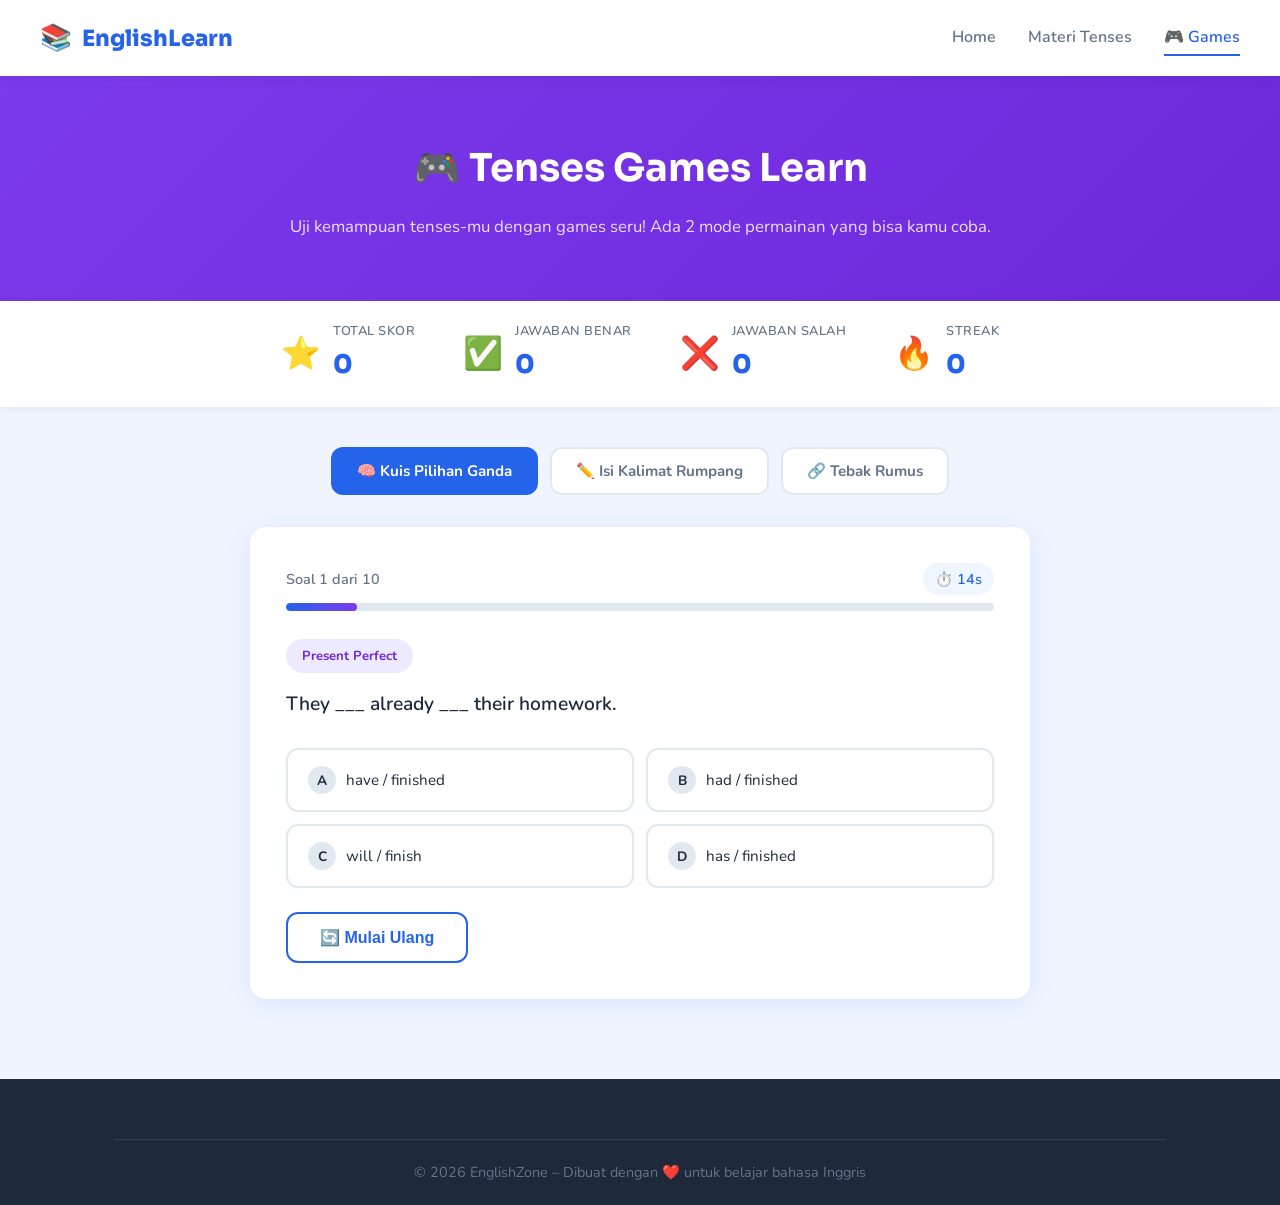
==== games/game.html @ 2b7020f6 "first commit" ====
<!DOCTYPE html>
<html lang="id">
<head>
  <meta charset="UTF-8"/>
  <meta name="viewport" content="width=device-width, initial-scale=1.0"/>
  <title>Games – EnglishZone</title>
  <link href="https://fonts.googleapis.com/css2?family=Sora:wght@400;600;700;800&family=Nunito:wght@400;500;600;700&display=swap" rel="stylesheet"/>
  <link rel="stylesheet" href="../css/style.css"/>
  <link rel="stylesheet" href="../css/game.css"/>
</head>
<body>

  <!-- NAVBAR -->
  <nav class="navbar">
    <div class="nav-brand">
      <span class="logo-icon">📚</span>
      <span class="logo-text">EnglishLearn</span>
    </div>
    <ul class="nav-links">
      <li><a href="../index.html">Home</a></li>
      <li><a href="../pages/tenses.html">Materi Tenses</a></li>
      <li><a href="game.html" class="active">🎮 Games</a></li>
    </ul>
    <button class="hamburger" onclick="toggleMenu()">☰</button>
  </nav>

  <!-- HEADER GAMES -->
  <div class="game-header">
    <h1>🎮 Tenses Games Learn</h1>
    <p>Uji kemampuan tenses-mu dengan games seru! Ada 2 mode permainan yang bisa kamu coba.</p>
  </div>

  <!-- AREA SKOR dan PROGRES -->
  <div class="score-bar">
    <div class="container">
      <div class="score-items">
        <div class="score-item">
          <span class="score-icon">⭐</span>
          <div>
            <div class="score-label">Total Skor</div>
            <div class="score-value" id="total-score">0</div>
          </div>
        </div>
        <div class="score-item">
          <span class="score-icon">✅</span>
          <div>
            <div class="score-label">Jawaban Benar</div>
            <div class="score-value" id="correct-count">0</div>
          </div>
        </div>
        <div class="score-item">
          <span class="score-icon">❌</span>
          <div>
            <div class="score-label">Jawaban Salah</div>
            <div class="score-value" id="wrong-count">0</div>
          </div>
        </div>
        <div class="score-item">
          <span class="score-icon">🔥</span>
          <div>
            <div class="score-label">Streak</div>
            <div class="score-value" id="streak-count">0</div>
          </div>
        </div>
      </div>
    </div>
  </div>

  <!-- PILIHAN GAME -->
  <div class="container">

    <!-- TAB SELECTOR: pilih mode game -->
    <div class="game-tabs">
      <button class="tab-btn active" onclick="switchTab('quiz')">🧠 Kuis Pilihan Ganda</button>
      <button class="tab-btn" onclick="switchTab('fillblank')">✏️ Isi Kalimat Rumpang</button>
      <button class="tab-btn" onclick="switchTab('match')">🔗 Tebak Rumus</button>
    </div>

    <!-- ================================================================
         GAME 1: KUIS PILIHAN GANDA
         ================================================================ -->
    <div id="game-quiz" class="game-panel active">
      <div class="game-box">
        <!-- Progress bar di atas soal -->
        <div class="progress-area">
          <div class="progress-info">
            <span id="quiz-progress-text">Soal 1 dari 10</span>
            <span id="quiz-timer" class="timer">⏱️ 15s</span>
          </div>
          <div class="progress-bar">
            <div class="progress-fill" id="quiz-progress-bar" style="width:10%"></div>
          </div>
        </div>

        <!-- Tampilan soal -->
        <div class="question-area">
          <div class="question-badge" id="quiz-category">Simple Present</div>
          <p class="question-text" id="quiz-question">Loading...</p>
        </div>

        <!-- Pilihan jawaban -->
        <div class="options-grid" id="quiz-options">
          <!-- Diisi oleh JavaScript -->
        </div>

        <!-- Feedback setelah menjawab -->
        <div class="feedback-box" id="quiz-feedback" style="display:none;">
          <div class="feedback-icon" id="feedback-icon">✅</div>
          <div>
            <div class="feedback-title" id="feedback-title">Benar!</div>
            <div class="feedback-text" id="feedback-text"></div>
          </div>
        </div>

        <!-- Tombol aksi -->
        <div class="game-actions">
          <button class="btn btn-primary" id="quiz-next-btn" onclick="nextQuizQuestion()" style="display:none;">
            Soal Berikutnya →
          </button>
          <button class="btn btn-secondary" onclick="resetQuiz()">🔄 Mulai Ulang</button>
        </div>

      </div>
    </div>

    <!-- ================================================================
         GAME 2: ISI KALIMAT RUMPANG
         ================================================================ -->
    <div id="game-fillblank" class="game-panel">
      <div class="game-box">
        <div class="progress-area">
          <div class="progress-info">
            <span id="fill-progress-text">Soal 1 dari 10</span>
          </div>
          <div class="progress-bar">
            <div class="progress-fill" id="fill-progress-bar" style="width:10%"></div>
          </div>
        </div>

        <div class="question-area">
          <div class="question-badge" id="fill-category">Simple Past</div>
          <p class="fill-instruction">Lengkapi kalimat di bawah ini dengan bentuk kata kerja yang tepat:</p>
          <!-- Kalimat dengan blank akan muncul di sini -->
          <p class="fill-sentence" id="fill-sentence">Loading...</p>
        </div>

        <!-- Input jawaban -->
        <div class="fill-input-area">
          <input
            type="text"
            id="fill-answer"
            class="fill-input"
            placeholder="Ketik jawabanmu di sini..."
            onkeypress="if(event.key==='Enter') checkFillAnswer()"
          />
          <button class="btn btn-primary" onclick="checkFillAnswer()">Cek Jawaban ✓</button>
        </div>

        <!-- Hint (petunjuk) -->
        <div class="hint-area">
          <button class="hint-btn" onclick="showHint()">💡 Tampilkan Petunjuk</button>
          <p class="hint-text" id="hint-text" style="display:none;"></p>
        </div>

        <!-- Feedback -->
        <div class="feedback-box" id="fill-feedback" style="display:none;">
          <div class="feedback-icon" id="fill-feedback-icon">✅</div>
          <div>
            <div class="feedback-title" id="fill-feedback-title">Benar!</div>
            <div class="feedback-text" id="fill-feedback-text"></div>
          </div>
        </div>

        <div class="game-actions">
          <button class="btn btn-primary" id="fill-next-btn" onclick="nextFillQuestion()" style="display:none;">
            Soal Berikutnya →
          </button>
          <button class="btn btn-secondary" onclick="resetFill()">🔄 Mulai Ulang</button>
        </div>

      </div>
    </div>

    <!-- ================================================================
         GAME 3: TEBAK RUMUS
         ================================================================ -->
    <div id="game-match" class="game-panel">
      <div class="game-box">
        <h3 class="match-title">🔗 Cocokkan Tenses dengan Rumusnya!</h3>
        <p class="match-subtitle">Pilih tenses di kiri, lalu pilih rumus yang sesuai di kanan.</p>
        <div class="match-score-info">Skor sesi ini: <strong id="match-score">0</strong></div>

        <div class="match-area" id="match-area">
          <!-- Diisi oleh JavaScript -->
        </div>

        <div class="game-actions" style="margin-top:20px;">
          <button class="btn btn-primary" onclick="generateMatchGame()">🔄 Soal Baru</button>
        </div>

      </div>
    </div>

    <!-- PANEL HASIL AKHIR (muncul saat semua soal selesai) -->
    <div id="result-panel" style="display:none;" class="game-box result-panel">
      <div class="result-emoji" id="result-emoji">🎉</div>
      <h2 id="result-title">Luar Biasa!</h2>
      <p id="result-message">Kamu berhasil menyelesaikan semua soal!</p>
      <div class="result-score-display">
        <div class="result-stat">
          <span id="result-correct">0</span>
          <small>Benar</small>
        </div>
        <div class="result-stat">
          <span id="result-wrong">0</span>
          <small>Salah</small>
        </div>
        <div class="result-stat">
          <span id="result-pct">0%</span>
          <small>Akurasi</small>
        </div>
      </div>
      <div class="game-actions" style="justify-content:center;">
        <button class="btn btn-primary" onclick="resetQuiz()">🔄 Main Lagi</button>
        <a href="../pages/tenses.html" class="btn btn-secondary">📖 Belajar Lagi</a>
      </div>
    </div>

  </div><!-- end .container -->

  <footer class="footer" style="margin-top:80px;">
    <div class="container">
      <div class="footer-bottom">
        <p>© 2026 EnglishZone – Dibuat dengan ❤️ untuk belajar bahasa Inggris</p>
      </div>
    </div>
  </footer>

  <!-- JavaScript untuk logika game -->
  <script src="../js/main.js"></script>
  <script src="../js/game.js"></script>
</body>
</html>
---- css/style.css ----
/* ============================================================
   style.css — CSS Utama untuk Website EnglishZone
   
   Cara kerja CSS ini:
   - Kita pakai "CSS Variables" (--nama-variabel) di :root agar
     warna dan ukuran bisa diubah dari satu tempat saja.
   - Setiap bagian diberi komentar agar mudah dicari.
   ============================================================ */

/* ---- VARIABEL GLOBAL (Palet Warna & Ukuran) ---- */
:root {
  --primary:       #2563eb;   /* Biru utama */
  --primary-dark:  #1d4ed8;   /* Biru gelap untuk hover */
  --secondary:     #f59e0b;   /* Kuning/oranye aksen */
  --success:       #10b981;   /* Hijau */
  --danger:        #ef4444;   /* Merah */
  --bg:            #f0f4ff;   /* Latar belakang halaman */
  --bg-card:       #ffffff;   /* Warna kartu */
  --text:          #1e293b;   /* Teks gelap */
  --text-muted:    #64748b;   /* Teks abu-abu */
  --border:        #e2e8f0;   /* Warna garis border */
  --shadow:        0 4px 24px rgba(37,99,235,0.10);
  --radius:        16px;
  --font-head:     'Sora', sans-serif;
  --font-body:     'Nunito', sans-serif;
}

/* ---- RESET & BASE ---- */
*, *::before, *::after {
  box-sizing: border-box;
  margin: 0;
  padding: 0;
}

html { scroll-behavior: smooth; }  /* Scroll halus saat klik link anchor */

body {
  font-family: var(--font-body);
  background: var(--bg);
  color: var(--text);
  line-height: 1.7;
  overflow-x: hidden;
}

a {
  color: var(--primary);
  text-decoration: none;
  transition: color 0.2s;
}
a:hover { color: var(--primary-dark); }

/* ---- CONTAINER: pembungkus konten agar tidak terlalu lebar ---- */
.container {
  max-width: 1100px;
  margin: 0 auto;
  padding: 0 24px;
}

/* ============================================================
   NAVBAR
   ============================================================ */
.navbar {
  display: flex;
  align-items: center;
  justify-content: space-between;
  padding: 16px 40px;
  background: #fff;
  box-shadow: 0 2px 12px rgba(0,0,0,0.07);
  position: sticky;      /* Navbar tetap di atas saat scroll */
  top: 0;
  z-index: 100;
}

.nav-brand {
  display: flex;
  align-items: center;
  gap: 10px;
  font-family: var(--font-head);
  font-size: 1.4rem;
  font-weight: 800;
  color: var(--primary);
}

.logo-icon { font-size: 1.6rem; }

/* Daftar link navigasi */
.nav-links {
  list-style: none;
  display: flex;
  gap: 32px;
}

.nav-links a {
  font-weight: 600;
  color: var(--text-muted);
  padding: 6px 0;
  border-bottom: 2px solid transparent;
  transition: all 0.2s;
}

/* Link yang sedang aktif / di-hover */
.nav-links a:hover,
.nav-links a.active {
  color: var(--primary);
  border-bottom-color: var(--primary);
}

/* Tombol hamburger (hanya muncul di layar kecil / mobile) */
.hamburger {
  display: none;
  background: none;
  border: none;
  font-size: 1.6rem;
  cursor: pointer;
  color: var(--primary);
}

/* ============================================================
   HERO SECTION
   ============================================================ */
.hero {
  min-height: 88vh;
  display: flex;
  align-items: center;
  justify-content: space-between;
  gap: 40px;
  padding: 80px 60px;
  background: linear-gradient(135deg, #dbeafe 0%, #f0f4ff 50%, #fef3c7 100%);
  position: relative;
  overflow: hidden;
}

/* Lingkaran dekoratif di background */
.hero::before {
  content: '';
  position: absolute;
  width: 400px; height: 400px;
  border-radius: 50%;
  background: rgba(37,99,235,0.07);
  top: -100px; right: -100px;
}

.hero-content {
  max-width: 560px;
  z-index: 1;
}

/* Badge kecil di atas judul */
.hero-badge {
  display: inline-block;
  background: #dbeafe;
  color: var(--primary);
  padding: 8px 18px;
  border-radius: 99px;
  font-size: 0.9rem;
  font-weight: 700;
  margin-bottom: 20px;
}

.hero-title {
  font-family: var(--font-head);
  font-size: 3.2rem;
  font-weight: 800;
  line-height: 1.15;
  margin-bottom: 20px;
  color: var(--text);
}

/* Kata yang diberi warna berbeda */
.hero-title .highlight {
  color: var(--primary);
  background: linear-gradient(135deg, #2563eb, #7c3aed);
  -webkit-background-clip: text;
  -webkit-text-fill-color: transparent;
}

.hero-subtitle {
  font-size: 1.1rem;
  color: var(--text-muted);
  margin-bottom: 36px;
}

/* Kelompok tombol CTA */
.hero-buttons {
  display: flex;
  gap: 16px;
  flex-wrap: wrap;
}

/* ---- TOMBOL ---- */
.btn {
  display: inline-block;
  padding: 14px 32px;
  border-radius: 12px;
  font-weight: 700;
  font-size: 1rem;
  cursor: pointer;
  transition: all 0.2s;
  border: none;
  text-align: center;
}

.btn-primary {
  background: var(--primary);
  color: #fff;
  box-shadow: 0 4px 18px rgba(37,99,235,0.30);
}
.btn-primary:hover {
  background: var(--primary-dark);
  color: #fff;
  transform: translateY(-2px);
  box-shadow: 0 6px 24px rgba(37,99,235,0.40);
}

.btn-secondary {
  background: #fff;
  color: var(--primary);
  border: 2px solid var(--primary);
}
.btn-secondary:hover {
  background: var(--primary);
  color: #fff;
  transform: translateY(-2px);
}

/* ---- ILUSTRASI HERO (kartu mengambang) ---- */
.hero-illustration {
  position: relative;
  width: 380px;
  height: 340px;
  flex-shrink: 0;
}

/* Kartu-kartu kecil yang terlihat mengambang */
.floating-card {
  position: absolute;
  background: #fff;
  border-radius: 16px;
  padding: 14px 20px;
  display: flex;
  align-items: center;
  gap: 10px;
  font-weight: 700;
  font-size: 0.95rem;
  box-shadow: var(--shadow);
  animation: float 3s ease-in-out infinite;
}

/* Posisi masing-masing kartu */
.card1 { top: 20px; left: 20px; animation-delay: 0s; }
.card2 { top: 130px; right: 0; animation-delay: 0.8s; }
.card3 { bottom: 40px; left: 40px; animation-delay: 1.5s; }

.card-icon { font-size: 1.4rem; }

/* Emoji besar di tengah ilustrasi */
.big-emoji {
  position: absolute;
  font-size: 5rem;
  top: 50%; left: 50%;
  transform: translate(-50%, -50%);
  animation: spin-slow 8s linear infinite;
}

/* Animasi mengambang naik-turun */
@keyframes float {
  0%, 100% { transform: translateY(0); }
  50%       { transform: translateY(-12px); }
}

/* Animasi berputar pelan */
@keyframes spin-slow {
  from { transform: translate(-50%, -50%) rotate(0deg); }
  to   { transform: translate(-50%, -50%) rotate(360deg); }
}

/* ============================================================
   SECTION HEADING (dipakai berulang)
   ============================================================ */
.section-title {
  font-family: var(--font-head);
  font-size: 2rem;
  font-weight: 800;
  text-align: center;
  margin-bottom: 12px;
  color: var(--text);
}

.section-subtitle {
  text-align: center;
  color: var(--text-muted);
  margin-bottom: 48px;
  font-size: 1.05rem;
}

/* ============================================================
   FEATURES SECTION
   ============================================================ */
.features {
  padding: 80px 0;
  background: #fff;
}

/* Grid 4 kolom untuk kartu fitur */
.features-grid {
  display: grid;
  grid-template-columns: repeat(auto-fit, minmax(220px, 1fr));
  gap: 28px;
}

.feature-card {
  background: var(--bg);
  border-radius: var(--radius);
  padding: 32px 24px;
  text-align: center;
  border: 2px solid transparent;
  transition: all 0.25s;
  cursor: default;
}

.feature-card:hover {
  border-color: var(--primary);
  transform: translateY(-4px);
  box-shadow: var(--shadow);
}

.feature-icon {
  font-size: 2.8rem;
  margin-bottom: 16px;
}

.feature-card h3 {
  font-family: var(--font-head);
  font-size: 1.1rem;
  margin-bottom: 10px;
}

.feature-card p { color: var(--text-muted); font-size: 0.95rem; }

/* ============================================================
   TENSES PREVIEW SECTION
   ============================================================ */
.tenses-preview {
  padding: 80px 0;
  background: var(--bg);
}

.tenses-grid {
  display: grid;
  grid-template-columns: repeat(auto-fit, minmax(230px, 1fr));
  gap: 24px;
  margin-bottom: 40px;
}

.tense-group {
  background: #fff;
  border-radius: var(--radius);
  padding: 28px 24px;
  box-shadow: var(--shadow);
}

.group-title {
  font-family: var(--font-head);
  font-size: 1rem;
  font-weight: 700;
  margin-bottom: 16px;
  padding-bottom: 12px;
  border-bottom: 2px solid var(--border);
}

/* Warna berbeda untuk setiap kelompok tenses */
.group-title.present { color: #059669; }
.group-title.past    { color: #2563eb; }
.group-title.future  { color: #d97706; }
.group-title.past-future { color: #7c3aed; }

.tense-group ul {
  list-style: none;
}

.tense-group ul li {
  margin-bottom: 10px;
}

.tense-group ul li a {
  color: var(--text);
  font-size: 0.95rem;
  display: flex;
  align-items: center;
  gap: 6px;
  transition: all 0.2s;
}

.tense-group ul li a::before {
  content: '▸';
  color: var(--primary);
  font-size: 0.8rem;
}

.tense-group ul li a:hover {
  color: var(--primary);
  padding-left: 6px;
}

/* Tombol di tengah */
.center-btn { text-align: center; }

/* ============================================================
   FOOTER
   ============================================================ */
.footer {
  background: var(--text);
  color: #cbd5e1;
  padding: 60px 0 0;
}

.footer-content {
  display: flex;
  gap: 60px;
  flex-wrap: wrap;
  margin-bottom: 40px;
}

.footer-brand .logo-text { color: #fff; }
.footer-brand p {
  color: #94a3b8;
  margin-top: 10px;
  max-width: 260px;
  font-size: 0.9rem;
}

.footer-links h4 {
  color: #fff;
  font-family: var(--font-head);
  margin-bottom: 16px;
}

.footer-links ul { list-style: none; }
.footer-links ul li { margin-bottom: 8px; }
.footer-links ul li a {
  color: #94a3b8;
  transition: color 0.2s;
}
.footer-links ul li a:hover { color: #fff; }

.footer-bottom {
  border-top: 1px solid #334155;
  padding: 20px 0;
  text-align: center;
  font-size: 0.9rem;
  color: #64748b;
}

/* ============================================================
   RESPONSIVE (Tampilan Mobile)
   ============================================================ */
@media (max-width: 768px) {

  /* Navbar di mobile: sembunyikan link, tampilkan hamburger */
  .nav-links {
    display: none;
    flex-direction: column;
    position: absolute;
    top: 70px; left: 0; right: 0;
    background: #fff;
    padding: 20px 40px;
    gap: 16px;
    box-shadow: 0 8px 24px rgba(0,0,0,0.1);
  }
  .nav-links.open { display: flex; }
  .hamburger { display: block; }

  /* Hero di mobile: tumpuk vertikal */
  .hero {
    flex-direction: column;
    padding: 60px 24px;
    text-align: center;
  }
  .hero-title { font-size: 2.2rem; }
  .hero-buttons { justify-content: center; }
  .hero-illustration { display: none; } /* Sembunyikan ilustrasi di mobile */

  .navbar { padding: 16px 24px; }
}

/* ============================================================
   UTILITY CLASSES (kelas pembantu)
   ============================================================ */
.text-center { text-align: center; }
.mt-20 { margin-top: 20px; }
.mb-20 { margin-bottom: 20px; }
---- css/game.css ----
/* ============================================================
   game.css — CSS khusus untuk halaman Games
   ============================================================ */

/* ---- HEADER GAMES ---- */
.game-header {
  background: linear-gradient(135deg, #7c3aed, #6d28d9);
  color: #fff;
  text-align: center;
  padding: 60px 40px;
}

.game-header h1 {
  font-family: var(--font-head);
  font-size: 2.4rem;
  margin-bottom: 12px;
}

.game-header p {
  font-size: 1.05rem;
  opacity: 0.85;
}

/* ---- BARIS SKOR DI ATAS ---- */
.score-bar {
  background: #fff;
  padding: 20px 0;
  box-shadow: 0 2px 12px rgba(0,0,0,0.06);
  margin-bottom: 40px;
}

.score-items {
  display: flex;
  justify-content: center;
  gap: 48px;
  flex-wrap: wrap;
}

.score-item {
  display: flex;
  align-items: center;
  gap: 12px;
}

.score-icon { font-size: 2rem; }

.score-label {
  font-size: 0.8rem;
  color: var(--text-muted);
  font-weight: 600;
  text-transform: uppercase;
  letter-spacing: 0.5px;
}

.score-value {
  font-family: var(--font-head);
  font-size: 1.6rem;
  font-weight: 800;
  color: var(--primary);
  /* Animasi saat nilai berubah */
  transition: transform 0.2s;
}

/* ---- TAB SELECTOR (pilih mode game) ---- */
.game-tabs {
  display: flex;
  gap: 12px;
  margin-bottom: 32px;
  flex-wrap: wrap;
  justify-content: center;
}

.tab-btn {
  padding: 12px 24px;
  border-radius: 12px;
  border: 2px solid var(--border);
  background: #fff;
  color: var(--text-muted);
  font-family: var(--font-body);
  font-weight: 700;
  font-size: 0.95rem;
  cursor: pointer;
  transition: all 0.2s;
}

.tab-btn:hover {
  border-color: var(--primary);
  color: var(--primary);
}

/* Tab yang sedang aktif */
.tab-btn.active {
  background: var(--primary);
  color: #fff;
  border-color: var(--primary);
}

/* ---- PANEL GAME (tiap mode) ---- */
.game-panel { display: none; } /* Sembunyikan semua panel */
.game-panel.active { display: block; } /* Tampilkan yang aktif */

/* ---- KOTAK GAME UTAMA ---- */
.game-box {
  background: #fff;
  border-radius: var(--radius);
  padding: 36px;
  box-shadow: var(--shadow);
  max-width: 780px;
  margin: 0 auto;
}

/* ---- AREA PROGRESS BAR ---- */
.progress-area { margin-bottom: 28px; }

.progress-info {
  display: flex;
  justify-content: space-between;
  align-items: center;
  margin-bottom: 8px;
  font-size: 0.9rem;
  color: var(--text-muted);
  font-weight: 600;
}

/* Timer countdown */
.timer {
  background: #eff6ff;
  color: var(--primary);
  padding: 4px 12px;
  border-radius: 99px;
  font-size: 0.9rem;
}

/* Timer warna merah saat hampir habis */
.timer.danger {
  background: #fef2f2;
  color: #ef4444;
  animation: pulse 0.5s infinite;
}

@keyframes pulse {
  0%, 100% { transform: scale(1); }
  50% { transform: scale(1.05); }
}

/* Batang progress */
.progress-bar {
  height: 8px;
  background: #e2e8f0;
  border-radius: 99px;
  overflow: hidden;
}

.progress-fill {
  height: 100%;
  background: linear-gradient(90deg, #2563eb, #7c3aed);
  border-radius: 99px;
  transition: width 0.4s ease;  /* Animasi saat panjang berubah */
}

/* ---- AREA SOAL ---- */
.question-area { margin-bottom: 28px; }

/* Badge kategori tenses */
.question-badge {
  display: inline-block;
  background: #ede9fe;
  color: #6d28d9;
  padding: 6px 16px;
  border-radius: 99px;
  font-size: 0.82rem;
  font-weight: 700;
  margin-bottom: 16px;
}

.question-text {
  font-size: 1.2rem;
  font-weight: 600;
  line-height: 1.6;
  color: var(--text);
}

/* ---- PILIHAN JAWABAN (grid 2 kolom) ---- */
.options-grid {
  display: grid;
  grid-template-columns: 1fr 1fr;
  gap: 12px;
  margin-bottom: 24px;
}

/* Setiap tombol pilihan */
.option-btn {
  padding: 16px 20px;
  border: 2px solid var(--border);
  border-radius: 12px;
  background: #fff;
  text-align: left;
  cursor: pointer;
  font-family: var(--font-body);
  font-size: 0.95rem;
  color: var(--text);
  transition: all 0.2s;
  display: flex;
  align-items: center;
  gap: 10px;
}

.option-btn:hover:not(:disabled) {
  border-color: var(--primary);
  background: #eff6ff;
  color: var(--primary);
}

/* Label huruf pilihan (A, B, C, D) */
.option-label {
  width: 28px; height: 28px;
  background: #e2e8f0;
  border-radius: 50%;
  display: flex;
  align-items: center;
  justify-content: center;
  font-weight: 700;
  font-size: 0.85rem;
  flex-shrink: 0;
  transition: all 0.2s;
}

/* Warna saat jawaban benar */
.option-btn.correct {
  border-color: #10b981;
  background: #ecfdf5;
  color: #065f46;
}
.option-btn.correct .option-label { background: #10b981; color: #fff; }

/* Warna saat jawaban salah */
.option-btn.wrong {
  border-color: #ef4444;
  background: #fef2f2;
  color: #7f1d1d;
}
.option-btn.wrong .option-label { background: #ef4444; color: #fff; }

/* ---- KOTAK FEEDBACK ---- */
.feedback-box {
  display: flex;
  align-items: flex-start;
  gap: 16px;
  padding: 18px 20px;
  border-radius: 12px;
  margin-bottom: 24px;
  animation: slideDown 0.3s ease;
}

@keyframes slideDown {
  from { opacity: 0; transform: translateY(-10px); }
  to   { opacity: 1; transform: translateY(0); }
}

/* Warna feedback benar */
.feedback-box.correct-fb { background: #ecfdf5; border: 1px solid #a7f3d0; }
/* Warna feedback salah */
.feedback-box.wrong-fb   { background: #fef2f2; border: 1px solid #fecaca; }

.feedback-icon { font-size: 1.8rem; }
.feedback-title { font-weight: 700; font-size: 1rem; margin-bottom: 4px; }
.feedback-text { font-size: 0.9rem; color: var(--text-muted); }

/* ---- TOMBOL AKSI GAME ---- */
.game-actions {
  display: flex;
  gap: 12px;
  flex-wrap: wrap;
}

/* ---- GAME 2: FILL IN THE BLANK ---- */
.fill-instruction {
  color: var(--text-muted);
  font-size: 0.9rem;
  margin-bottom: 14px;
}

/* Kalimat dengan bagian yang dikosongkan */
.fill-sentence {
  font-size: 1.2rem;
  font-weight: 600;
  line-height: 1.8;
  margin-bottom: 20px;
}

/* Garis bawah menandai bagian yang harus diisi */
.fill-sentence .blank {
  display: inline-block;
  min-width: 120px;
  border-bottom: 3px solid var(--primary);
  color: var(--primary);
  font-style: italic;
}

/* Area input jawaban */
.fill-input-area {
  display: flex;
  gap: 12px;
  margin-bottom: 16px;
  flex-wrap: wrap;
}

.fill-input {
  flex: 1;
  padding: 14px 18px;
  border: 2px solid var(--border);
  border-radius: 12px;
  font-family: var(--font-body);
  font-size: 1rem;
  outline: none;
  transition: border-color 0.2s;
}

.fill-input:focus { border-color: var(--primary); }
.fill-input.correct-input { border-color: #10b981; background: #ecfdf5; }
.fill-input.wrong-input   { border-color: #ef4444; background: #fef2f2; }

/* Tombol petunjuk */
.hint-btn {
  background: none;
  border: 1px dashed #f59e0b;
  color: #92400e;
  padding: 8px 16px;
  border-radius: 8px;
  cursor: pointer;
  font-size: 0.88rem;
  font-family: var(--font-body);
  font-weight: 600;
  transition: all 0.2s;
}

.hint-btn:hover { background: #fffbeb; }

.hint-text {
  margin-top: 8px;
  padding: 10px 14px;
  background: #fffbeb;
  border-radius: 8px;
  font-size: 0.9rem;
  color: #78350f;
}

/* ---- GAME 3: MATCH / TEBAK RUMUS ---- */
.match-title {
  font-family: var(--font-head);
  font-size: 1.3rem;
  text-align: center;
  margin-bottom: 8px;
}

.match-subtitle {
  text-align: center;
  color: var(--text-muted);
  margin-bottom: 8px;
  font-size: 0.9rem;
}

.match-score-info {
  text-align: center;
  margin-bottom: 24px;
  font-size: 0.95rem;
  color: var(--text-muted);
}

/* Layout dua kolom untuk kartu tenses dan rumus */
.match-area {
  display: grid;
  grid-template-columns: 1fr 1fr;
  gap: 16px;
}

.match-column-title {
  font-weight: 700;
  font-size: 0.85rem;
  text-transform: uppercase;
  letter-spacing: 0.5px;
  color: var(--text-muted);
  margin-bottom: 10px;
  grid-column: span 1;
}

/* Kartu individual yang bisa diklik */
.match-card {
  padding: 14px 18px;
  border: 2px solid var(--border);
  border-radius: 12px;
  cursor: pointer;
  font-size: 0.9rem;
  background: #fff;
  transition: all 0.2s;
  text-align: center;
}

.match-card:hover:not(.used):not(.selected) {
  border-color: var(--primary);
  background: #eff6ff;
}

/* Saat dipilih */
.match-card.selected {
  border-color: #7c3aed;
  background: #ede9fe;
  color: #6d28d9;
  font-weight: 700;
}

/* Saat cocok / benar */
.match-card.matched {
  border-color: #10b981;
  background: #ecfdf5;
  color: #065f46;
  cursor: default;
}

/* Saat tidak cocok / salah */
.match-card.no-match {
  border-color: #ef4444;
  background: #fef2f2;
  animation: shake 0.3s ease;
}

@keyframes shake {
  0%, 100% { transform: translateX(0); }
  25%  { transform: translateX(-5px); }
  75%  { transform: translateX(5px); }
}

/* ---- PANEL HASIL AKHIR ---- */
.result-panel {
  text-align: center;
  padding: 60px 40px;
}

.result-emoji {
  font-size: 5rem;
  margin-bottom: 20px;
  animation: bounce 0.6s ease infinite alternate;
}

@keyframes bounce {
  from { transform: translateY(0); }
  to   { transform: translateY(-15px); }
}

.result-panel h2 {
  font-family: var(--font-head);
  font-size: 2rem;
  margin-bottom: 12px;
}

.result-panel p { color: var(--text-muted); margin-bottom: 32px; }

.result-score-display {
  display: flex;
  justify-content: center;
  gap: 40px;
  margin-bottom: 36px;
}

.result-stat {
  display: flex;
  flex-direction: column;
  align-items: center;
}

.result-stat span {
  font-family: var(--font-head);
  font-size: 2.5rem;
  font-weight: 800;
  color: var(--primary);
}

.result-stat small {
  color: var(--text-muted);
  font-size: 0.85rem;
}

/* ============================================================
   RESPONSIVE GAMES
   ============================================================ */
@media (max-width: 600px) {
  .game-box { padding: 20px 16px; }
  .options-grid { grid-template-columns: 1fr; }
  .match-area { grid-template-columns: 1fr; }
  .fill-input-area { flex-direction: column; }
  .score-items { gap: 20px; }
}
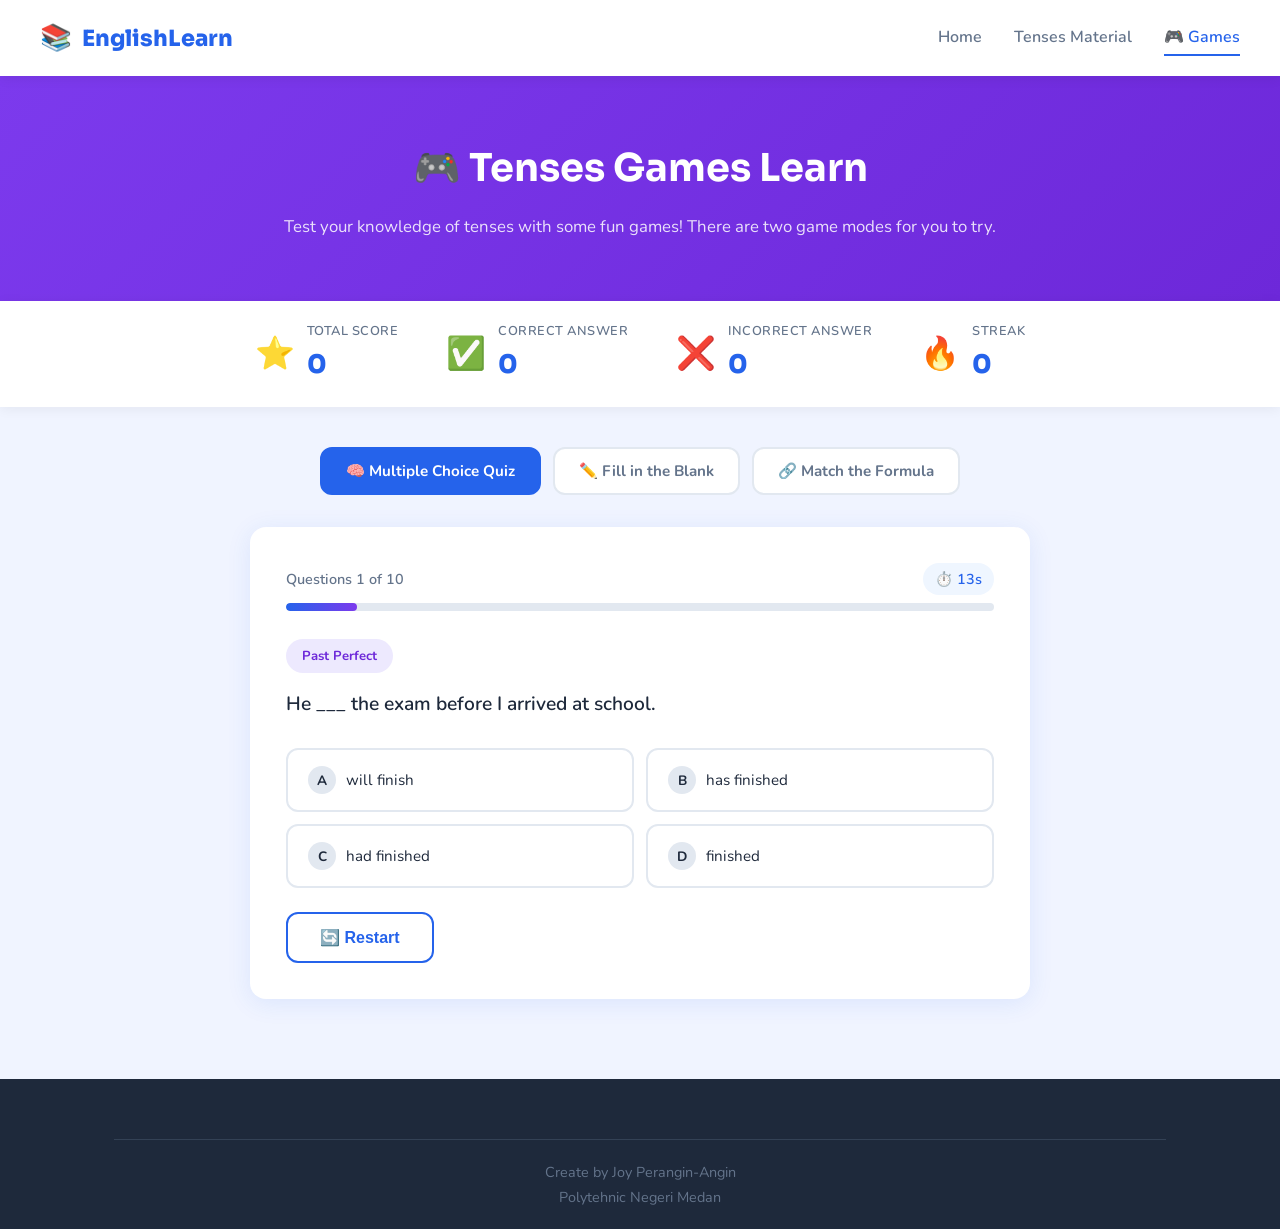
==== commit 4bb72dc6: "Update game.html for language and branding changes" ====
--- a/games/game.html
+++ b/games/game.html
@@ -3,7 +3,7 @@
 <head>
   <meta charset="UTF-8"/>
   <meta name="viewport" content="width=device-width, initial-scale=1.0"/>
-  <title>Games – EnglishZone</title>
+  <title>Games - EnglishLearn</title>
   <link href="https://fonts.googleapis.com/css2?family=Sora:wght@400;600;700;800&family=Nunito:wght@400;500;600;700&display=swap" rel="stylesheet"/>
   <link rel="stylesheet" href="../css/style.css"/>
   <link rel="stylesheet" href="../css/game.css"/>
@@ -18,7 +18,7 @@
     </div>
     <ul class="nav-links">
       <li><a href="../index.html">Home</a></li>
-      <li><a href="../pages/tenses.html">Materi Tenses</a></li>
+      <li><a href="../pages/tenses.html">Tenses Material</a></li>
       <li><a href="game.html" class="active">🎮 Games</a></li>
     </ul>
     <button class="hamburger" onclick="toggleMenu()">☰</button>
@@ -27,7 +27,8 @@
   <!-- HEADER GAMES -->
   <div class="game-header">
     <h1>🎮 Tenses Games Learn</h1>
-    <p>Uji kemampuan tenses-mu dengan games seru! Ada 2 mode permainan yang bisa kamu coba.</p>
+    <p>Test your knowledge of tenses with some fun games! 
+      There are two game modes for you to try.</p>
   </div>
 
   <!-- AREA SKOR dan PROGRES -->
@@ -37,21 +38,21 @@
         <div class="score-item">
           <span class="score-icon">⭐</span>
           <div>
-            <div class="score-label">Total Skor</div>
+            <div class="score-label">Total Score</div>
             <div class="score-value" id="total-score">0</div>
           </div>
         </div>
         <div class="score-item">
           <span class="score-icon">✅</span>
           <div>
-            <div class="score-label">Jawaban Benar</div>
+            <div class="score-label">Correct Answer</div>
             <div class="score-value" id="correct-count">0</div>
           </div>
         </div>
         <div class="score-item">
           <span class="score-icon">❌</span>
           <div>
-            <div class="score-label">Jawaban Salah</div>
+            <div class="score-label">Incorrect Answer</div>
             <div class="score-value" id="wrong-count">0</div>
           </div>
         </div>
@@ -71,9 +72,9 @@
 
     <!-- TAB SELECTOR: pilih mode game -->
     <div class="game-tabs">
-      <button class="tab-btn active" onclick="switchTab('quiz')">🧠 Kuis Pilihan Ganda</button>
-      <button class="tab-btn" onclick="switchTab('fillblank')">✏️ Isi Kalimat Rumpang</button>
-      <button class="tab-btn" onclick="switchTab('match')">🔗 Tebak Rumus</button>
+      <button class="tab-btn active" onclick="switchTab('quiz')">🧠 Multiple Choice Quiz</button>
+      <button class="tab-btn" onclick="switchTab('fillblank')">✏️ Fill in the Blank</button>
+      <button class="tab-btn" onclick="switchTab('match')">🔗 Match the Formula</button>
     </div>
 
     <!-- ================================================================
@@ -84,8 +85,8 @@
         <!-- Progress bar di atas soal -->
         <div class="progress-area">
           <div class="progress-info">
-            <span id="quiz-progress-text">Soal 1 dari 10</span>
-            <span id="quiz-timer" class="timer">⏱️ 15s</span>
+            <span id="quiz-progress-text"> Questions 1 through 10</span>
+            <span id="quiz-timer" class="timer">⏱️ 10s</span>
           </div>
           <div class="progress-bar">
             <div class="progress-fill" id="quiz-progress-bar" style="width:10%"></div>
@@ -107,7 +108,7 @@
         <div class="feedback-box" id="quiz-feedback" style="display:none;">
           <div class="feedback-icon" id="feedback-icon">✅</div>
           <div>
-            <div class="feedback-title" id="feedback-title">Benar!</div>
+            <div class="feedback-title" id="feedback-title">True!</div>
             <div class="feedback-text" id="feedback-text"></div>
           </div>
         </div>
@@ -115,9 +116,9 @@
         <!-- Tombol aksi -->
         <div class="game-actions">
           <button class="btn btn-primary" id="quiz-next-btn" onclick="nextQuizQuestion()" style="display:none;">
-            Soal Berikutnya →
+            Next question →
           </button>
-          <button class="btn btn-secondary" onclick="resetQuiz()">🔄 Mulai Ulang</button>
+          <button class="btn btn-secondary" onclick="resetQuiz()">🔄 Restart</button>
         </div>
 
       </div>
@@ -130,7 +131,7 @@
       <div class="game-box">
         <div class="progress-area">
           <div class="progress-info">
-            <span id="fill-progress-text">Soal 1 dari 10</span>
+            <span id="fill-progress-text">Questions 1 through 10</span>
           </div>
           <div class="progress-bar">
             <div class="progress-fill" id="fill-progress-bar" style="width:10%"></div>
@@ -139,7 +140,7 @@
 
         <div class="question-area">
           <div class="question-badge" id="fill-category">Simple Past</div>
-          <p class="fill-instruction">Lengkapi kalimat di bawah ini dengan bentuk kata kerja yang tepat:</p>
+          <p class="fill-instruction">Complete the sentences below with the correct verb form:</p>
           <!-- Kalimat dengan blank akan muncul di sini -->
           <p class="fill-sentence" id="fill-sentence">Loading...</p>
         </div>
@@ -150,15 +151,15 @@
             type="text"
             id="fill-answer"
             class="fill-input"
-            placeholder="Ketik jawabanmu di sini..."
+            placeholder="Type your answer here..."
             onkeypress="if(event.key==='Enter') checkFillAnswer()"
           />
-          <button class="btn btn-primary" onclick="checkFillAnswer()">Cek Jawaban ✓</button>
+          <button class="btn btn-primary" onclick="checkFillAnswer()">Check Answer ✓</button>
         </div>
 
         <!-- Hint (petunjuk) -->
         <div class="hint-area">
-          <button class="hint-btn" onclick="showHint()">💡 Tampilkan Petunjuk</button>
+          <button class="hint-btn" onclick="showHint()">💡 Show Hint</button>
           <p class="hint-text" id="hint-text" style="display:none;"></p>
         </div>
 
@@ -166,16 +167,16 @@
         <div class="feedback-box" id="fill-feedback" style="display:none;">
           <div class="feedback-icon" id="fill-feedback-icon">✅</div>
           <div>
-            <div class="feedback-title" id="fill-feedback-title">Benar!</div>
+            <div class="feedback-title" id="fill-feedback-title">True!</div>
             <div class="feedback-text" id="fill-feedback-text"></div>
           </div>
         </div>
 
         <div class="game-actions">
           <button class="btn btn-primary" id="fill-next-btn" onclick="nextFillQuestion()" style="display:none;">
-            Soal Berikutnya →
+            Next question →
           </button>
-          <button class="btn btn-secondary" onclick="resetFill()">🔄 Mulai Ulang</button>
+          <button class="btn btn-secondary" onclick="resetFill()">🔄 Restart</button>
         </div>
 
       </div>
@@ -186,16 +187,16 @@
          ================================================================ -->
     <div id="game-match" class="game-panel">
       <div class="game-box">
-        <h3 class="match-title">🔗 Cocokkan Tenses dengan Rumusnya!</h3>
-        <p class="match-subtitle">Pilih tenses di kiri, lalu pilih rumus yang sesuai di kanan.</p>
-        <div class="match-score-info">Skor sesi ini: <strong id="match-score">0</strong></div>
+        <h3 class="match-title">🔗 Match Tenses with Their Forms!</h3>
+        <p class="match-subtitle">Select tenses on the left, then choose the correct form on the right.</p>
+        <div class="match-score-info">Session Score: <strong id="match-score">0</strong></div>
 
         <div class="match-area" id="match-area">
           <!-- Diisi oleh JavaScript -->
         </div>
 
         <div class="game-actions" style="margin-top:20px;">
-          <button class="btn btn-primary" onclick="generateMatchGame()">🔄 Soal Baru</button>
+          <button class="btn btn-primary" onclick="generateMatchGame()">🔄 New Questions</button>
         </div>
 
       </div>
@@ -204,25 +205,25 @@
     <!-- PANEL HASIL AKHIR (muncul saat semua soal selesai) -->
     <div id="result-panel" style="display:none;" class="game-box result-panel">
       <div class="result-emoji" id="result-emoji">🎉</div>
-      <h2 id="result-title">Luar Biasa!</h2>
-      <p id="result-message">Kamu berhasil menyelesaikan semua soal!</p>
+      <h2 id="result-title">Amazing!</h2>
+      <p id="result-message">You have successfully completed all the questions!</p>
       <div class="result-score-display">
         <div class="result-stat">
           <span id="result-correct">0</span>
-          <small>Benar</small>
+          <small>Correct</small>
         </div>
         <div class="result-stat">
           <span id="result-wrong">0</span>
-          <small>Salah</small>
+          <small>Wrong</small>
         </div>
         <div class="result-stat">
           <span id="result-pct">0%</span>
-          <small>Akurasi</small>
+          <small>Accuracy</small>
         </div>
       </div>
       <div class="game-actions" style="justify-content:center;">
-        <button class="btn btn-primary" onclick="resetQuiz()">🔄 Main Lagi</button>
-        <a href="../pages/tenses.html" class="btn btn-secondary">📖 Belajar Lagi</a>
+        <button class="btn btn-primary" onclick="resetQuiz()">🔄 Play Again</button>
+        <a href="../pages/tenses.html" class="btn btn-secondary">📖 Learn More</a>
       </div>
     </div>
 
@@ -231,7 +232,8 @@
   <footer class="footer" style="margin-top:80px;">
     <div class="container">
       <div class="footer-bottom">
-        <p>© 2026 EnglishZone – Dibuat dengan ❤️ untuk belajar bahasa Inggris</p>
+        <p>Create by Joy Perangin-Angin </p>
+        <p> Polytehnic Negeri Medan</p>
       </div>
     </div>
   </footer>
